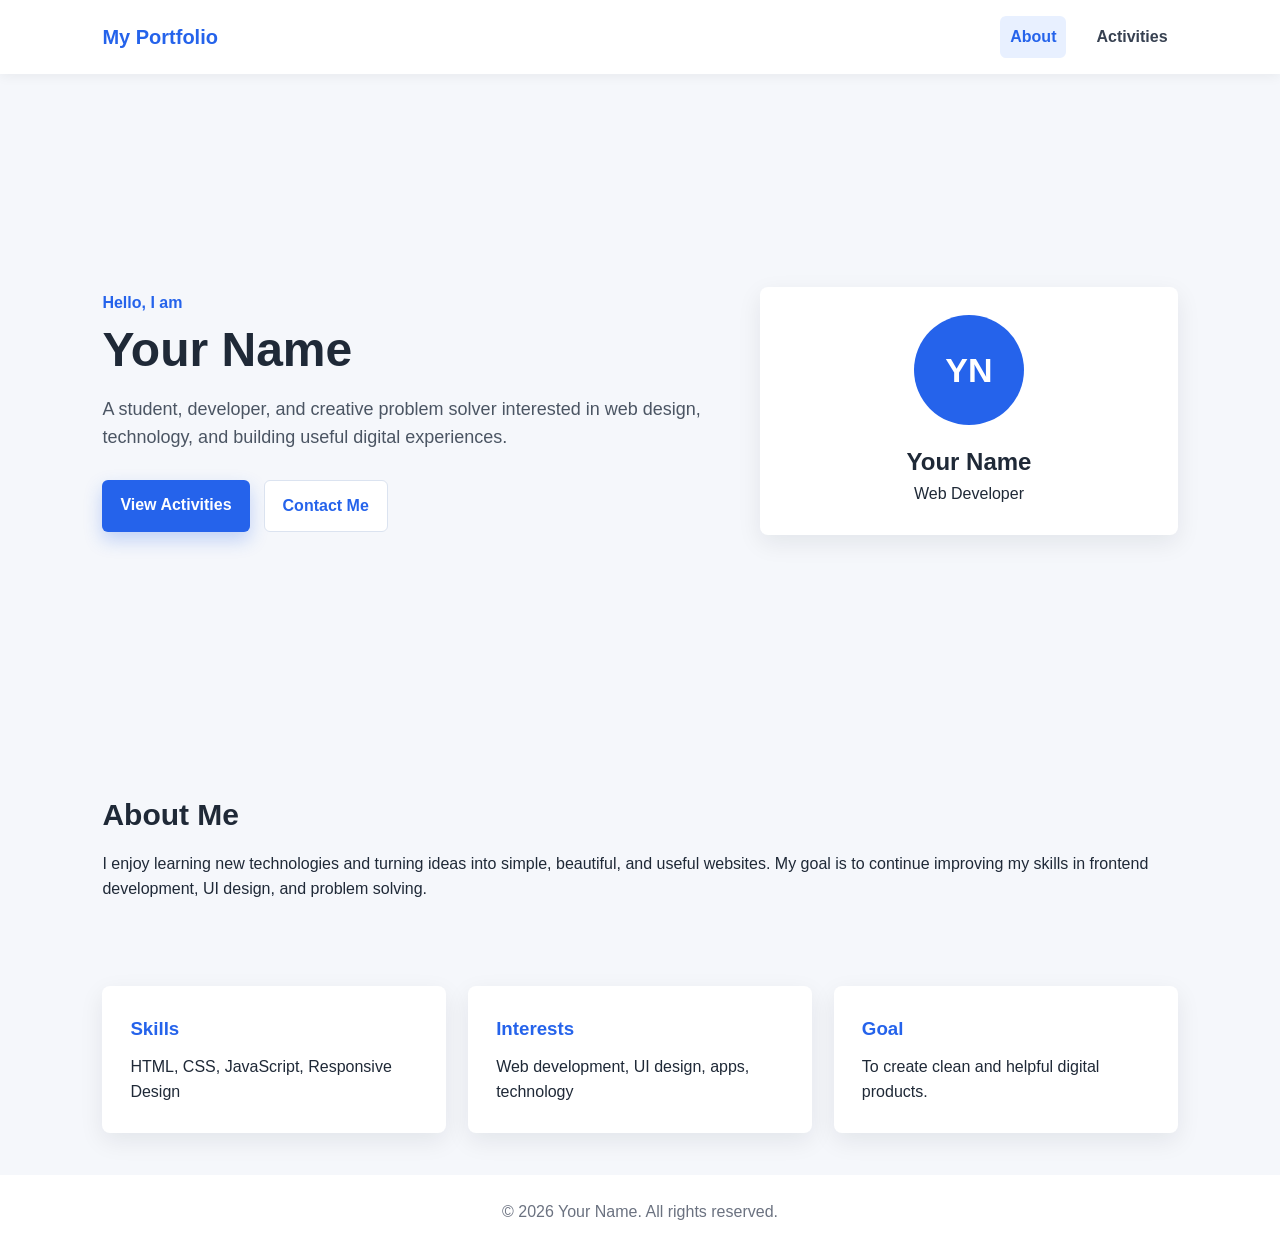
==== index.html @ 82b70ca3 "Add portfolio website" ====
<!DOCTYPE html>
<html lang="en">
<head>
  <meta charset="UTF-8" />
  <meta name="viewport" content="width=device-width, initial-scale=1.0" />
  <title>My Portfolio</title>
  <link rel="stylesheet" href="style.css" />
</head>
<body>
  <header class="navbar">
    <div class="logo">My Portfolio</div>

    <button class="menu-btn" id="menuBtn" aria-label="Open navigation">☰</button>

    <nav class="nav-links" id="navLinks">
      <a href="index.html" class="active">About</a>
      <a href="activities.html">Activities</a>
    </nav>
  </header>

  <main>
    <section class="hero">
      <div class="hero-content">
        <p class="eyebrow">Hello, I am</p>
        <h1>Your Name</h1>
        <p class="subtitle">
          A student, developer, and creative problem solver interested in web design,
          technology, and building useful digital experiences.
        </p>

        <div class="hero-actions">
          <a href="activities.html" class="btn primary">View Activities</a>
          <a href="mailto:you@example.com" class="btn secondary">Contact Me</a>
        </div>
      </div>

      <div class="profile-card">
        <div class="avatar">YN</div>
        <h2>Your Name</h2>
        <p>Web Developer</p>
      </div>
    </section>

    <section class="section">
      <h2>About Me</h2>
      <p>
        I enjoy learning new technologies and turning ideas into simple,
        beautiful, and useful websites. My goal is to continue improving my
        skills in frontend development, UI design, and problem solving.
      </p>
    </section>

    <section class="section grid">
      <div class="card">
        <h3>Skills</h3>
        <p>HTML, CSS, JavaScript, Responsive Design</p>
      </div>

      <div class="card">
        <h3>Interests</h3>
        <p>Web development, UI design, apps, technology</p>
      </div>

      <div class="card">
        <h3>Goal</h3>
        <p>To create clean and helpful digital products.</p>
      </div>
    </section>
  </main>

  <footer>
    <p>© 2026 Your Name. All rights reserved.</p>
  </footer>

  <script src="script.js"></script>
</body>
</html>
---- style.css ----
* {
  box-sizing: border-box;
  margin: 0;
  padding: 0;
}

body {
  font-family: Arial, sans-serif;
  background: #f5f7fb;
  color: #1f2937;
  line-height: 1.6;
}

.navbar {
  position: sticky;
  top: 0;
  z-index: 10;
  display: flex;
  justify-content: space-between;
  align-items: center;
  padding: 16px 8%;
  background: #ffffff;
  box-shadow: 0 2px 12px rgba(0, 0, 0, 0.06);
}

.logo {
  font-size: 20px;
  font-weight: 700;
  color: #2563eb;
}

.nav-links {
  display: flex;
  gap: 20px;
}

.nav-links a {
  text-decoration: none;
  color: #374151;
  font-weight: 600;
  padding: 8px 10px;
  border-radius: 6px;
}

.nav-links a:hover,
.nav-links a.active {
  background: #e8f0ff;
  color: #2563eb;
}

.menu-btn {
  display: none;
  border: none;
  background: none;
  font-size: 26px;
  cursor: pointer;
}

.hero {
  display: grid;
  grid-template-columns: 1.5fr 1fr;
  gap: 32px;
  align-items: center;
  min-height: 75vh;
  padding: 64px 8%;
}

.eyebrow {
  color: #2563eb;
  font-weight: 700;
  margin-bottom: 8px;
}

.hero h1,
.page-header h1 {
  font-size: 48px;
  line-height: 1.1;
  margin-bottom: 18px;
}

.subtitle {
  max-width: 620px;
  font-size: 18px;
  color: #4b5563;
}

.hero-actions {
  display: flex;
  gap: 14px;
  margin-top: 28px;
}

.btn {
  display: inline-block;
  text-decoration: none;
  padding: 12px 18px;
  border-radius: 6px;
  font-weight: 700;
}

.btn.primary {
  background: #2563eb;
  color: white;
  box-shadow: 0 8px 18px rgba(37, 99, 235, 0.25);
}

.btn.secondary {
  background: white;
  color: #2563eb;
  border: 1px solid #dbe3f0;
}

.profile-card,
.card,
.activity-card {
  background: white;
  border-radius: 8px;
  padding: 28px;
  box-shadow: 0 8px 24px rgba(15, 23, 42, 0.08);
}

.profile-card {
  text-align: center;
}

.avatar {
  width: 110px;
  height: 110px;
  margin: 0 auto 18px;
  display: grid;
  place-items: center;
  border-radius: 50%;
  background: #2563eb;
  color: white;
  font-size: 34px;
  font-weight: 800;
}

.section {
  padding: 42px 8%;
}

.section h2 {
  margin-bottom: 12px;
  font-size: 30px;
}

.grid {
  display: grid;
  grid-template-columns: repeat(3, 1fr);
  gap: 22px;
}

.card h3 {
  margin-bottom: 10px;
  color: #2563eb;
}

.page-header {
  padding: 64px 8% 28px;
}

.page-header p {
  color: #4b5563;
  font-size: 18px;
}

.activity-list {
  display: grid;
  gap: 22px;
  padding: 24px 8% 64px;
}

.activity-card {
  transition: transform 0.2s ease, box-shadow 0.2s ease;
}

.activity-card:hover {
  transform: translateY(-4px);
  box-shadow: 0 14px 30px rgba(15, 23, 42, 0.12);
}

.activity-card h2 {
  margin: 10px 0;
}

.tag {
  display: inline-block;
  padding: 5px 10px;
  border-radius: 999px;
  background: #e8f0ff;
  color: #2563eb;
  font-size: 13px;
  font-weight: 700;
}

footer {
  text-align: center;
  padding: 24px;
  background: #ffffff;
  color: #6b7280;
}

@media (max-width: 768px) {
  .menu-btn {
    display: block;
  }

  .nav-links {
    position: absolute;
    top: 64px;
    right: 8%;
    display: none;
    flex-direction: column;
    width: 200px;
    padding: 14px;
    background: white;
    border-radius: 8px;
    box-shadow: 0 10px 28px rgba(15, 23, 42, 0.15);
  }

  .nav-links.show {
    display: flex;
  }

  .hero {
    grid-template-columns: 1fr;
    min-height: auto;
    padding-top: 44px;
  }

  .hero h1,
  .page-header h1 {
    font-size: 36px;
  }

  .grid {
    grid-template-columns: 1fr;
  }

  .hero-actions {
    flex-direction: column;
  }
}
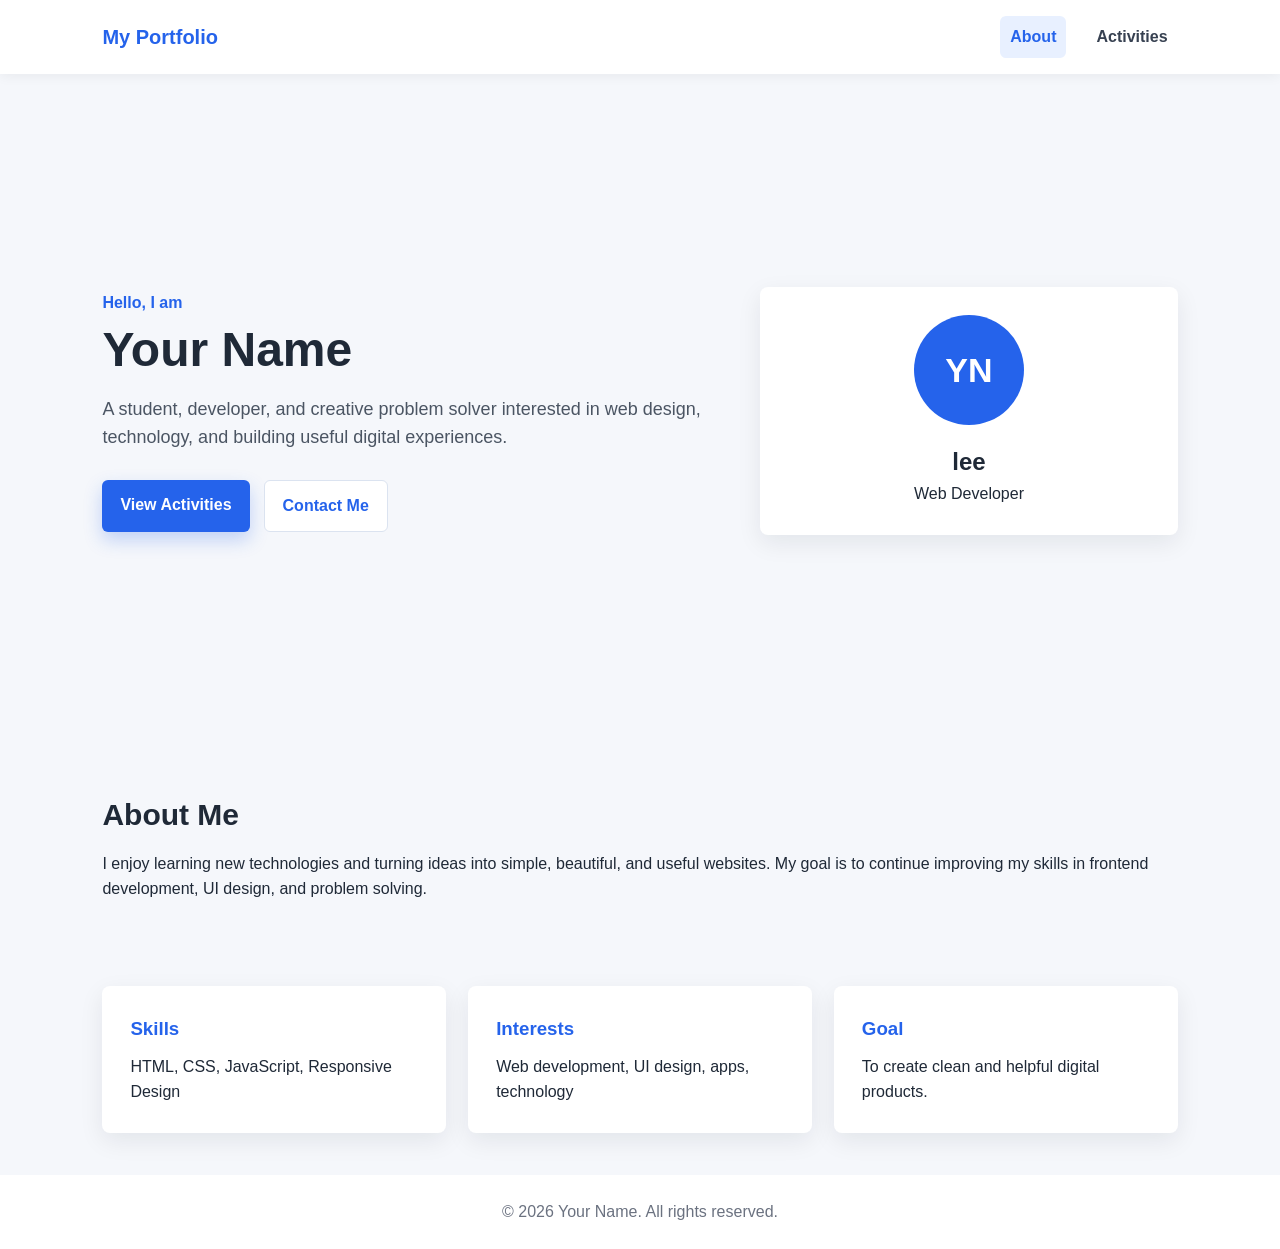
==== commit 69d1f77a: "Update index.html" ====
--- a/index.html
+++ b/index.html
@@ -36,7 +36,7 @@
 
       <div class="profile-card">
         <div class="avatar">YN</div>
-        <h2>Your Name</h2>
+        <h2>lee</h2>
         <p>Web Developer</p>
       </div>
     </section>
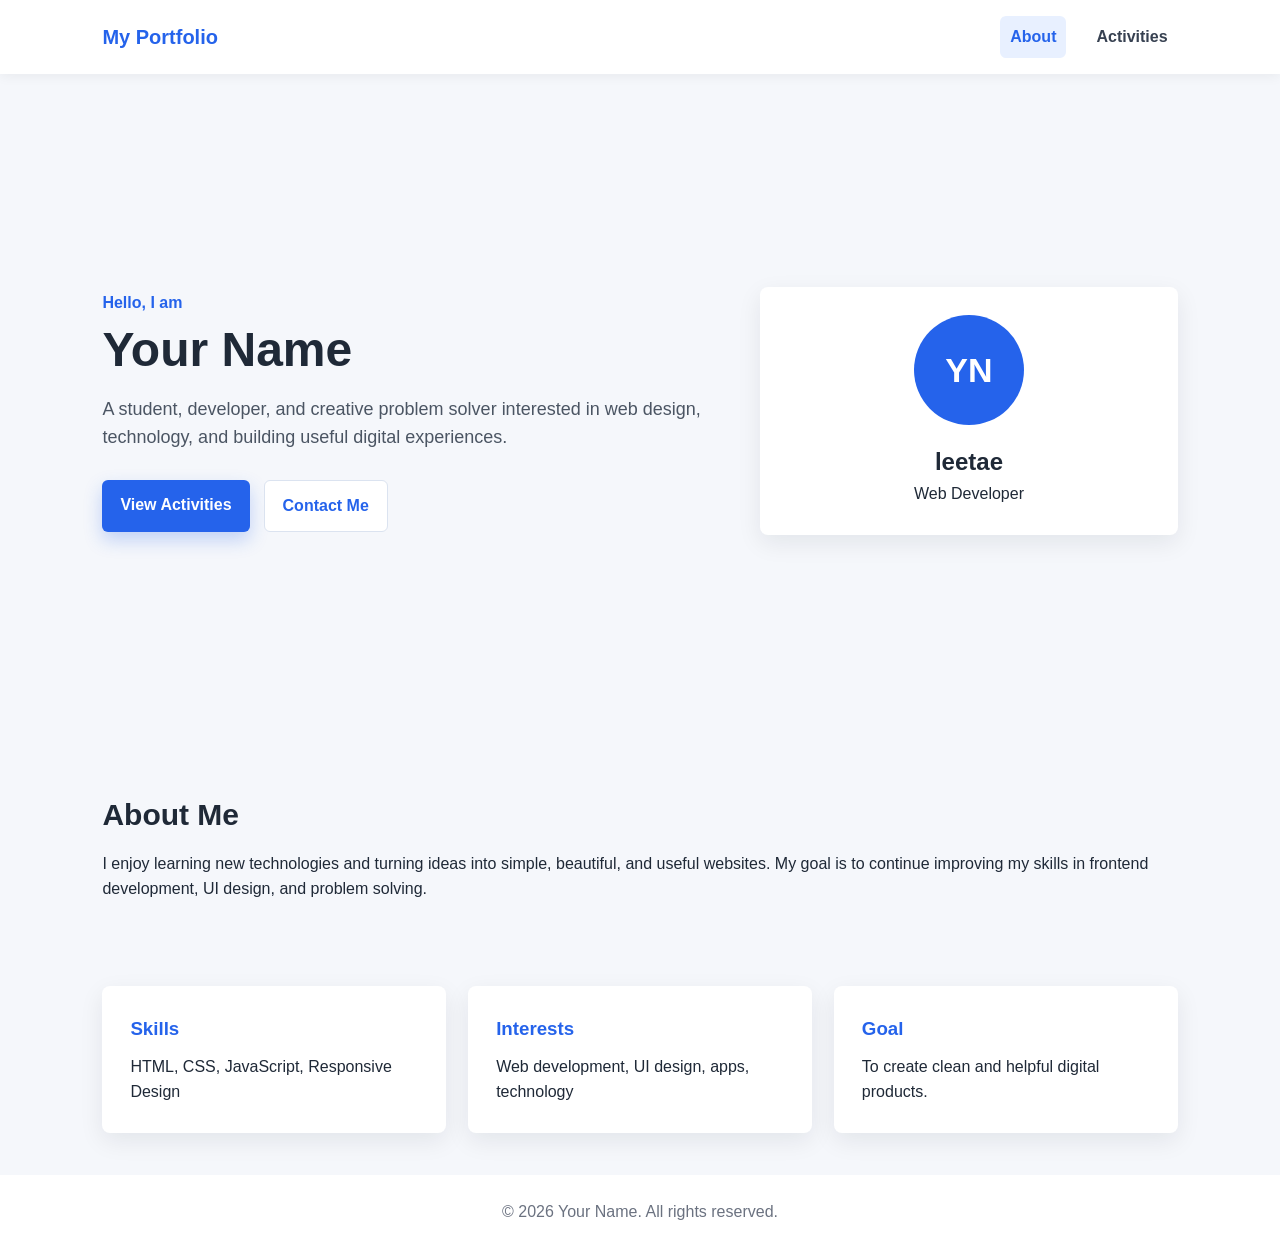
==== commit e58ed4a9: "Update index.html" ====
--- a/index.html
+++ b/index.html
@@ -36,7 +36,7 @@
 
       <div class="profile-card">
         <div class="avatar">YN</div>
-        <h2>lee</h2>
+        <h2>leetae</h2>
         <p>Web Developer</p>
       </div>
     </section>
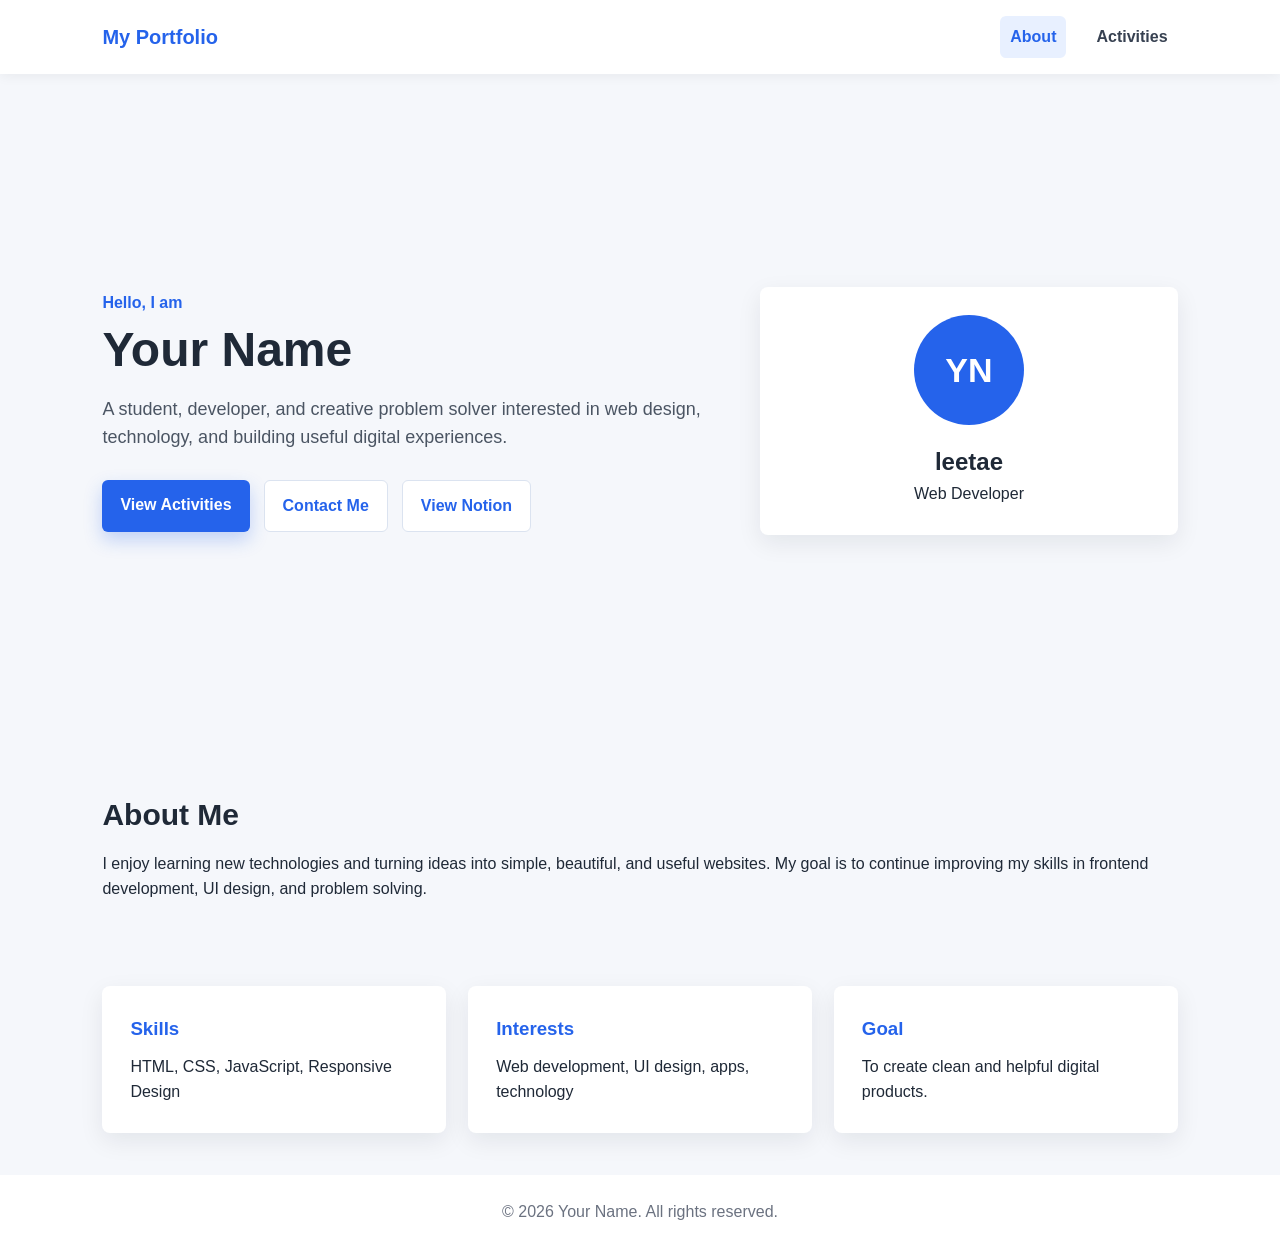
==== commit 94488913: "Add Notion link to portfolio" ====
--- a/index.html
+++ b/index.html
@@ -10,7 +10,7 @@
   <header class="navbar">
     <div class="logo">My Portfolio</div>
 
-    <button class="menu-btn" id="menuBtn" aria-label="Open navigation">☰</button>
+    <button class="menu-btn" id="menuBtn" aria-label="Open navigation">&#9776;</button>
 
     <nav class="nav-links" id="navLinks">
       <a href="index.html" class="active">About</a>
@@ -31,6 +31,7 @@
         <div class="hero-actions">
           <a href="activities.html" class="btn primary">View Activities</a>
           <a href="mailto:you@example.com" class="btn secondary">Contact Me</a>
+          <a href="https://app.notion.com/p/API-38eb3fd6f47880c88345e4d8645aa793?source=copy_link" target="_blank" rel="noopener noreferrer" class="btn secondary">View Notion</a>
         </div>
       </div>
 
@@ -69,7 +70,7 @@
   </main>
 
   <footer>
-    <p>© 2026 Your Name. All rights reserved.</p>
+    <p>&copy; 2026 Your Name. All rights reserved.</p>
   </footer>
 
   <script src="script.js"></script>
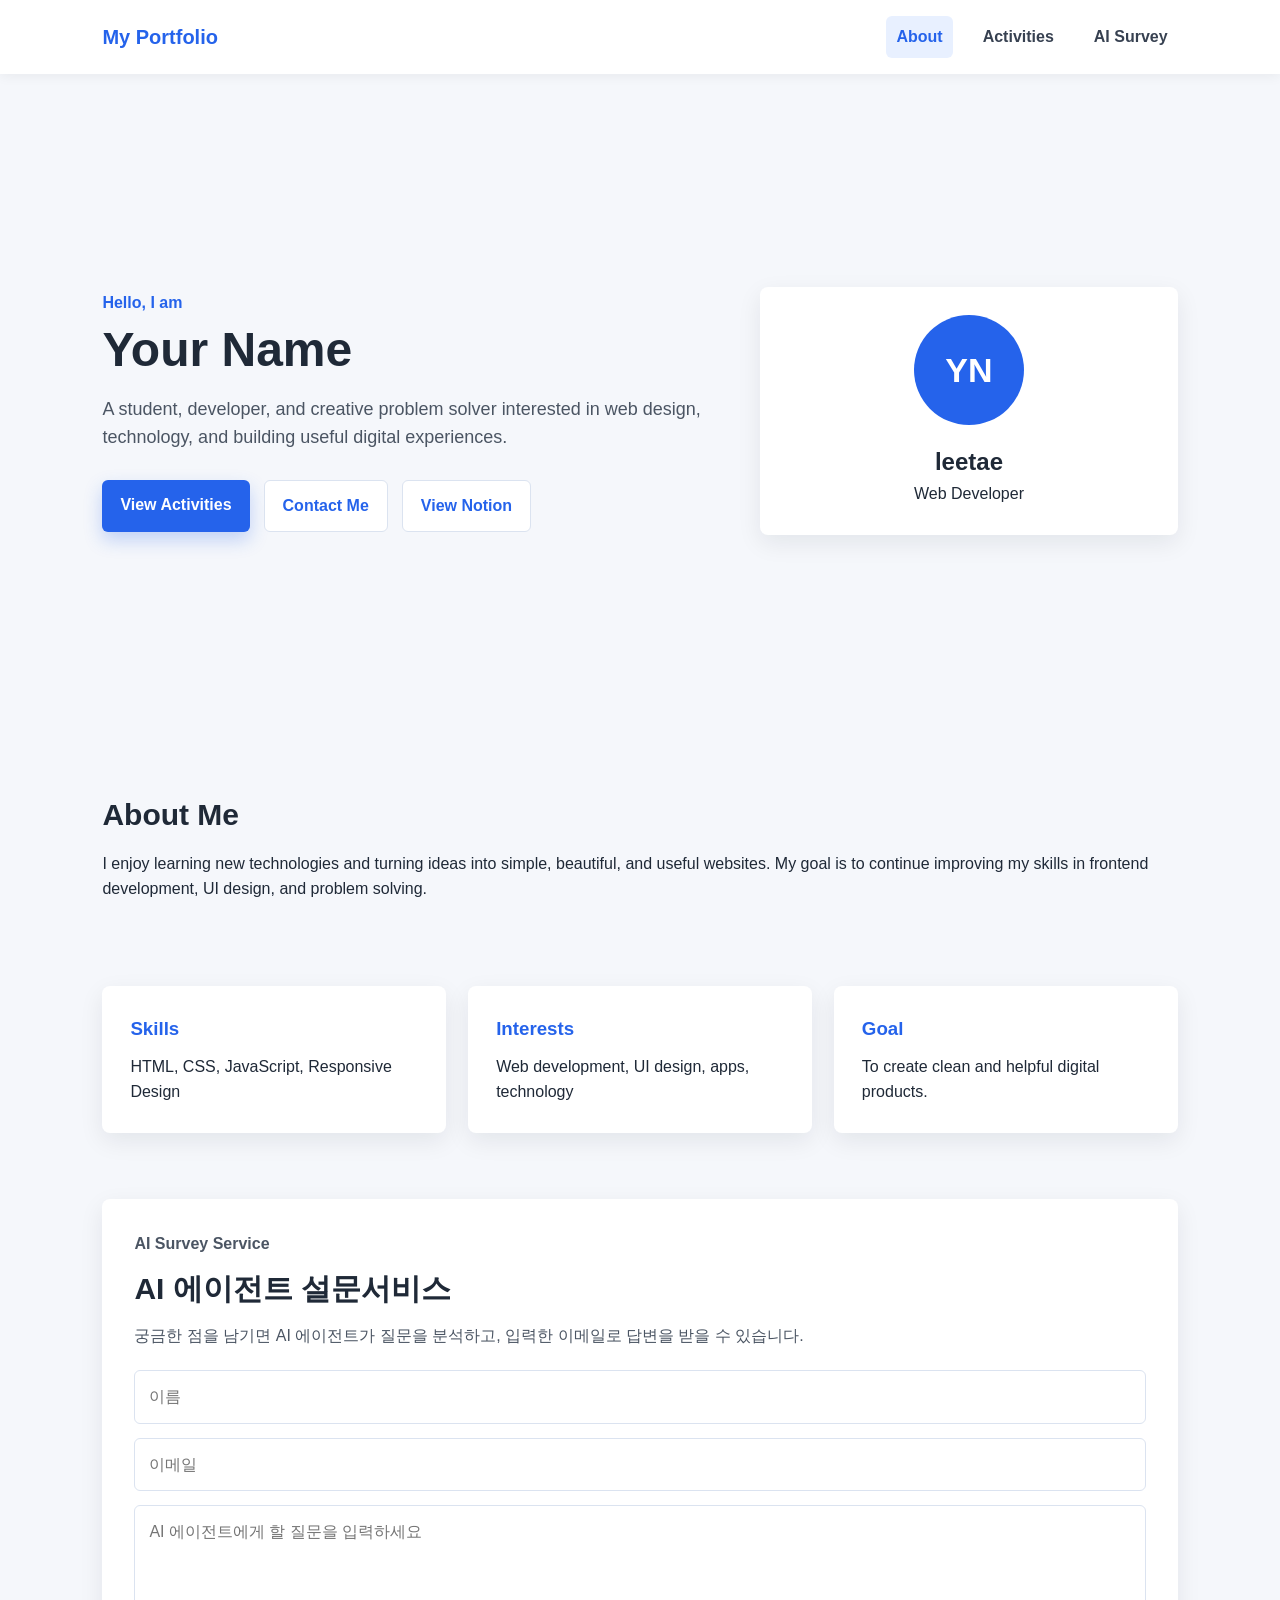
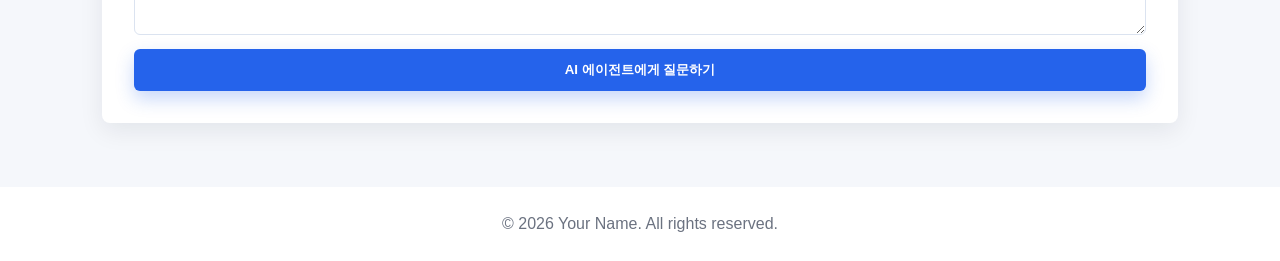
==== commit 9e6d3086: "Add AI survey service section" ====
--- a/index.html
+++ b/index.html
@@ -15,6 +15,7 @@
     <nav class="nav-links" id="navLinks">
       <a href="index.html" class="active">About</a>
       <a href="activities.html">Activities</a>
+      <a href="#ai-survey">AI Survey</a>
     </nav>
   </header>
 
@@ -67,6 +68,29 @@
         <p>To create clean and helpful digital products.</p>
       </div>
     </section>
+
+    <section class="section ai-survey" id="ai-survey">
+      <div class="survey-panel">
+        <div>
+          <p class="eyebrow">AI Survey Service</p>
+          <h2>AI 에이전트 설문서비스</h2>
+          <p>
+            궁금한 점을 남기면 AI 에이전트가 질문을 분석하고,
+            입력한 이메일로 답변을 받을 수 있습니다.
+          </p>
+        </div>
+
+        <form id="contactForm" class="survey-form">
+          <input type="text" id="visitorName" placeholder="이름" required>
+          <input type="email" id="visitorEmail" placeholder="이메일" required>
+          <textarea id="visitorMessage" placeholder="AI 에이전트에게 할 질문을 입력하세요" required></textarea>
+
+          <button type="submit" class="btn primary">AI 에이전트에게 질문하기</button>
+        </form>
+
+        <div id="responseMessage" class="response-message"></div>
+      </div>
+    </section>
   </main>
 
   <footer>
--- a/style.css
+++ b/style.css
@@ -191,6 +191,68 @@
   background: #e8f0ff;
   color: #2563eb;
   font-size: 13px;
+  font-weight: 700;
+}
+
+.ai-survey {
+  padding-top: 24px;
+  padding-bottom: 64px;
+}
+
+.survey-panel {
+  display: grid;
+  gap: 22px;
+  background: white;
+  border-radius: 8px;
+  padding: 32px;
+  box-shadow: 0 8px 24px rgba(15, 23, 42, 0.08);
+}
+
+.survey-panel h2 {
+  margin-bottom: 10px;
+}
+
+.survey-panel p {
+  color: #4b5563;
+}
+
+.survey-form {
+  display: grid;
+  gap: 14px;
+}
+
+.survey-form input,
+.survey-form textarea {
+  width: 100%;
+  border: 1px solid #dbe3f0;
+  border-radius: 6px;
+  padding: 13px 14px;
+  font: inherit;
+  color: #1f2937;
+  background: #ffffff;
+  outline: none;
+  transition: border-color 0.2s ease, box-shadow 0.2s ease;
+}
+
+.survey-form textarea {
+  min-height: 130px;
+  resize: vertical;
+}
+
+.survey-form input:focus,
+.survey-form textarea:focus {
+  border-color: #2563eb;
+  box-shadow: 0 0 0 4px rgba(37, 99, 235, 0.12);
+}
+
+.survey-form button {
+  border: none;
+  cursor: pointer;
+}
+
+.response-message {
+  display: none;
+  margin-top: 4px;
   font-weight: 700;
 }
 
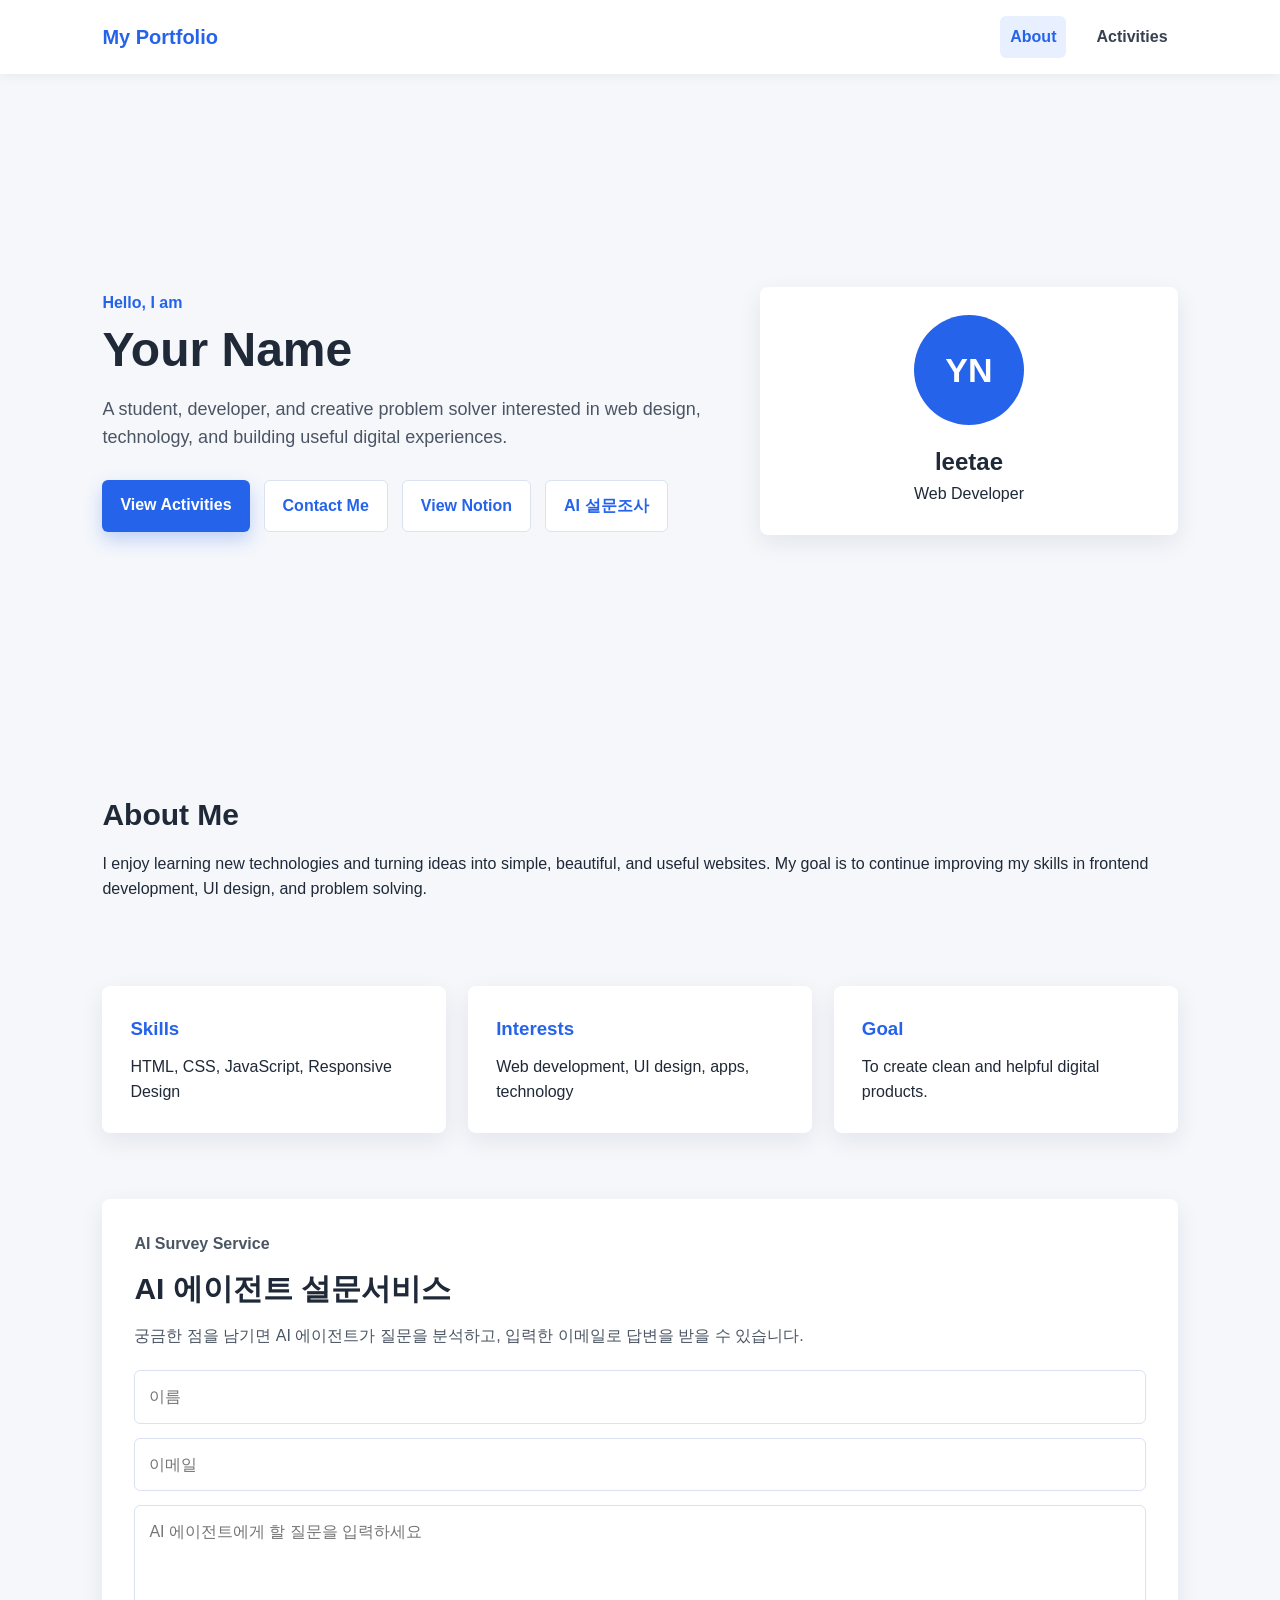
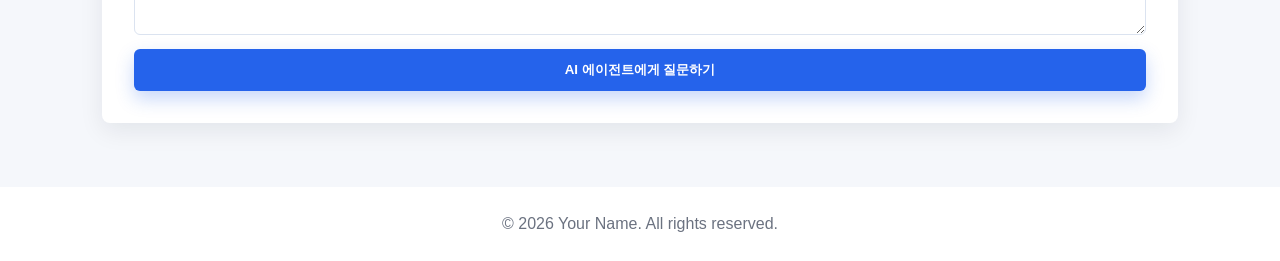
==== commit fc11a0fe: "Move AI survey link to hero buttons" ====
--- a/index.html
+++ b/index.html
@@ -15,7 +15,6 @@
     <nav class="nav-links" id="navLinks">
       <a href="index.html" class="active">About</a>
       <a href="activities.html">Activities</a>
-      <a href="#ai-survey">AI Survey</a>
     </nav>
   </header>
 
@@ -33,6 +32,7 @@
           <a href="activities.html" class="btn primary">View Activities</a>
           <a href="mailto:you@example.com" class="btn secondary">Contact Me</a>
           <a href="https://app.notion.com/p/API-38eb3fd6f47880c88345e4d8645aa793?source=copy_link" target="_blank" rel="noopener noreferrer" class="btn secondary">View Notion</a>
+          <a href="#ai-survey" class="btn secondary">AI 설문조사</a>
         </div>
       </div>
 
--- a/style.css
+++ b/style.css
@@ -86,6 +86,7 @@
 
 .hero-actions {
   display: flex;
+  flex-wrap: wrap;
   gap: 14px;
   margin-top: 28px;
 }
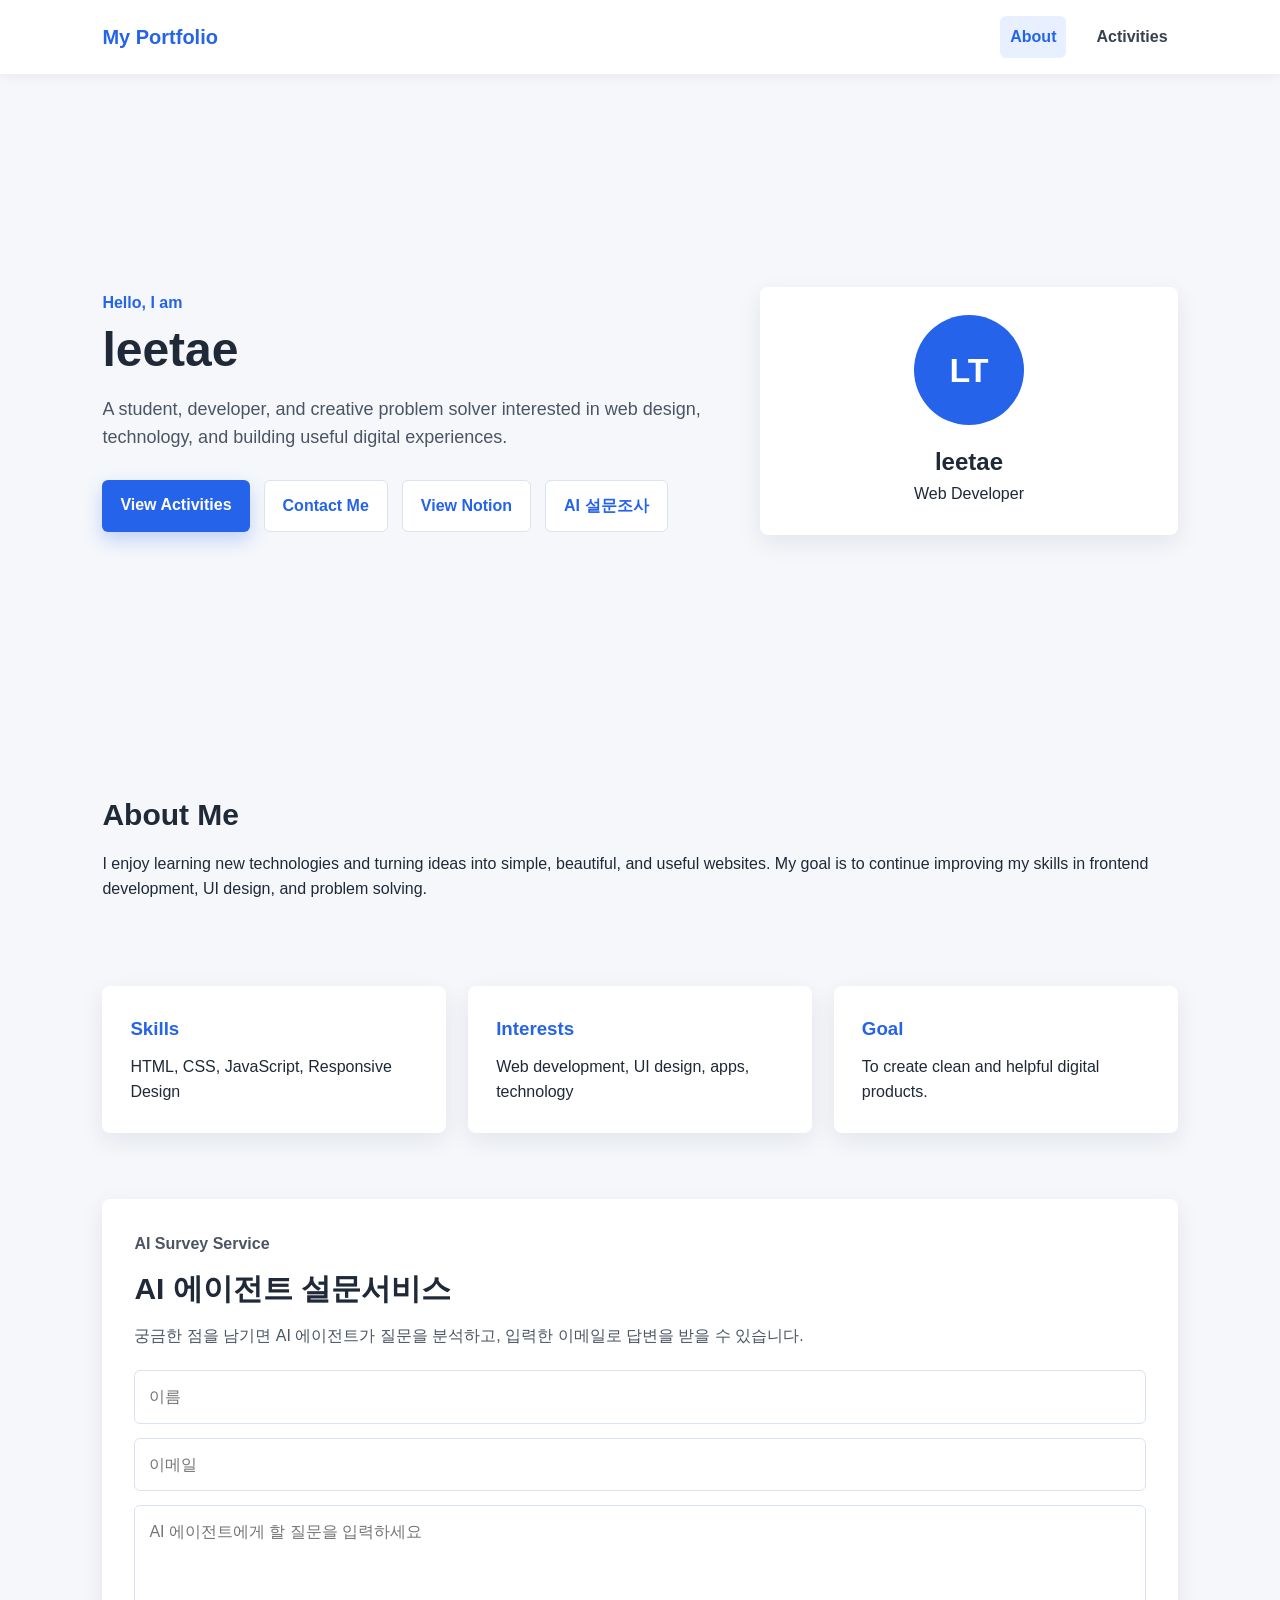
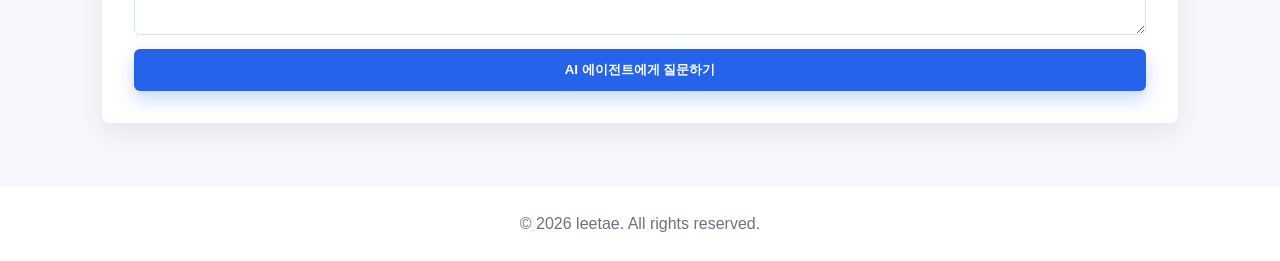
==== commit c685dcc5: "Update portfolio name to leetae" ====
--- a/index.html
+++ b/index.html
@@ -22,7 +22,7 @@
     <section class="hero">
       <div class="hero-content">
         <p class="eyebrow">Hello, I am</p>
-        <h1>Your Name</h1>
+        <h1>leetae</h1>
         <p class="subtitle">
           A student, developer, and creative problem solver interested in web design,
           technology, and building useful digital experiences.
@@ -37,7 +37,7 @@
       </div>
 
       <div class="profile-card">
-        <div class="avatar">YN</div>
+        <div class="avatar">LT</div>
         <h2>leetae</h2>
         <p>Web Developer</p>
       </div>
@@ -94,7 +94,7 @@
   </main>
 
   <footer>
-    <p>&copy; 2026 Your Name. All rights reserved.</p>
+    <p>&copy; 2026 leetae. All rights reserved.</p>
   </footer>
 
   <script src="script.js"></script>
